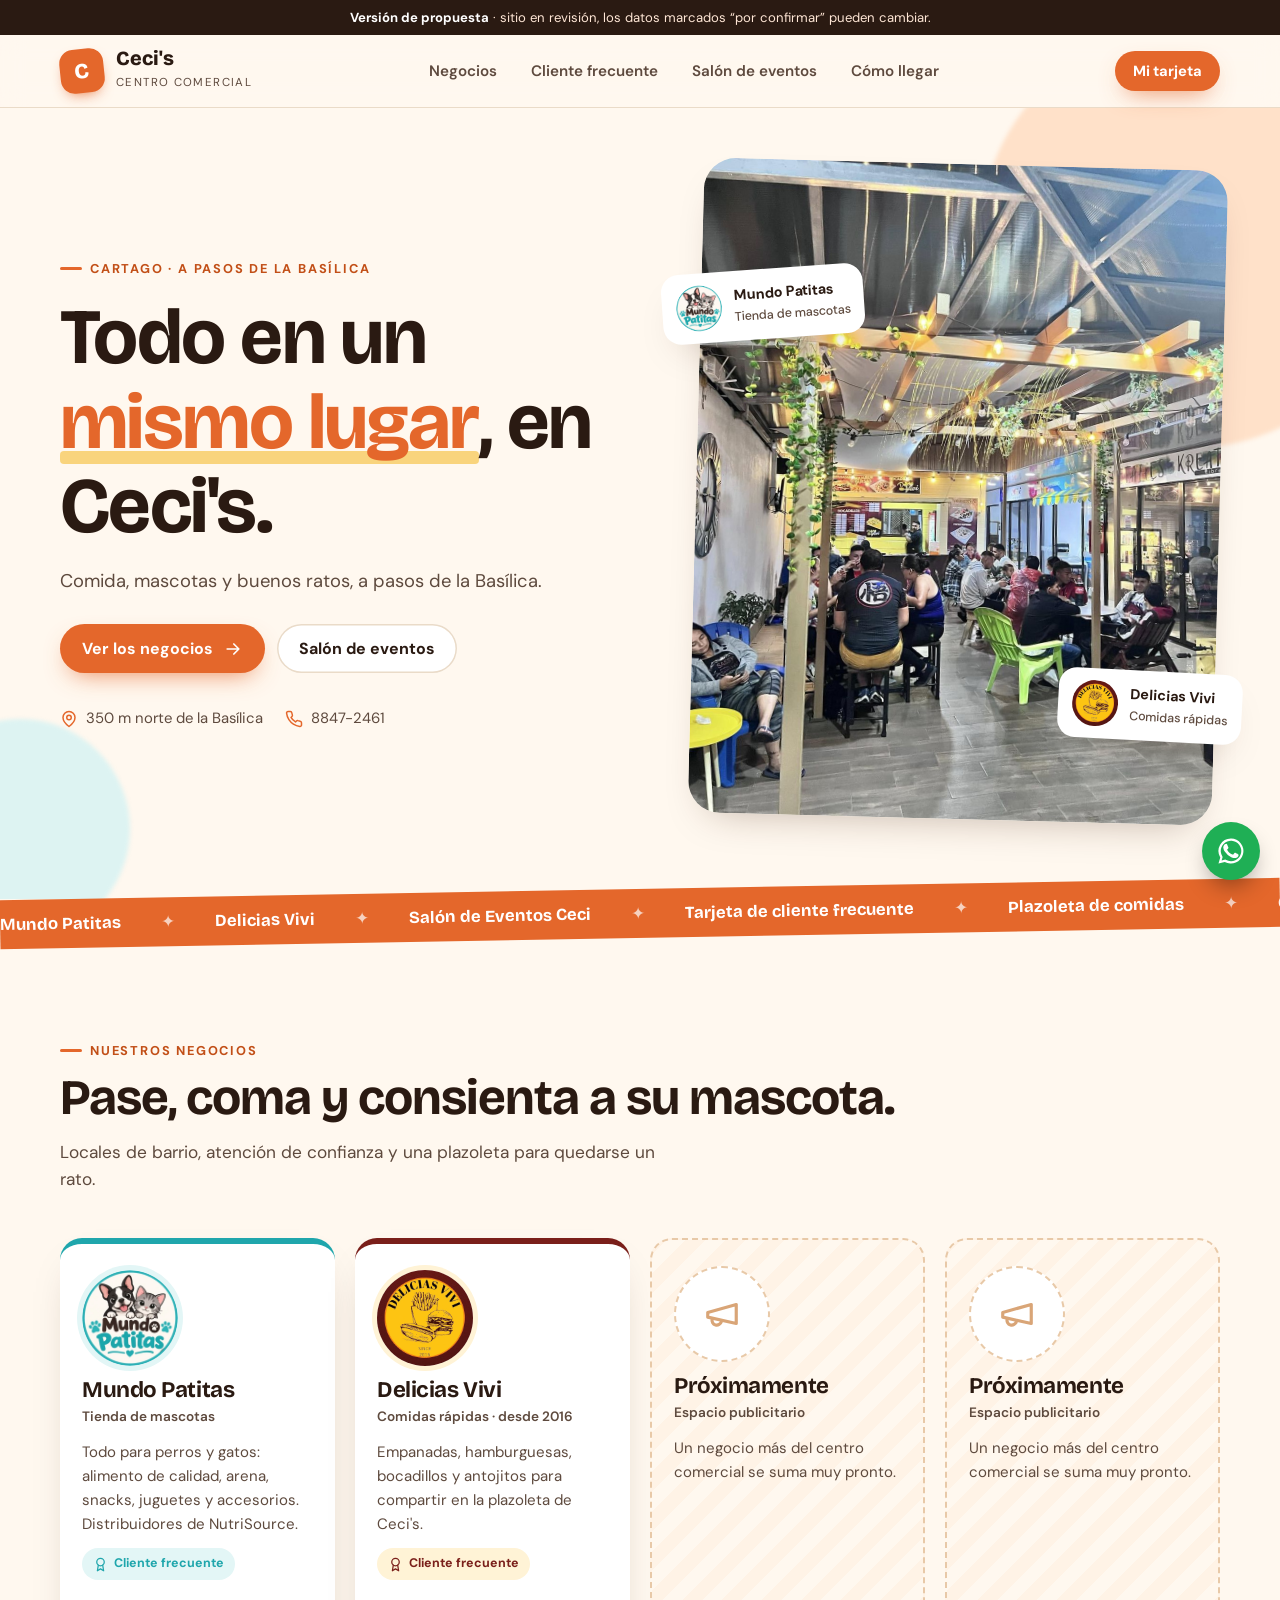
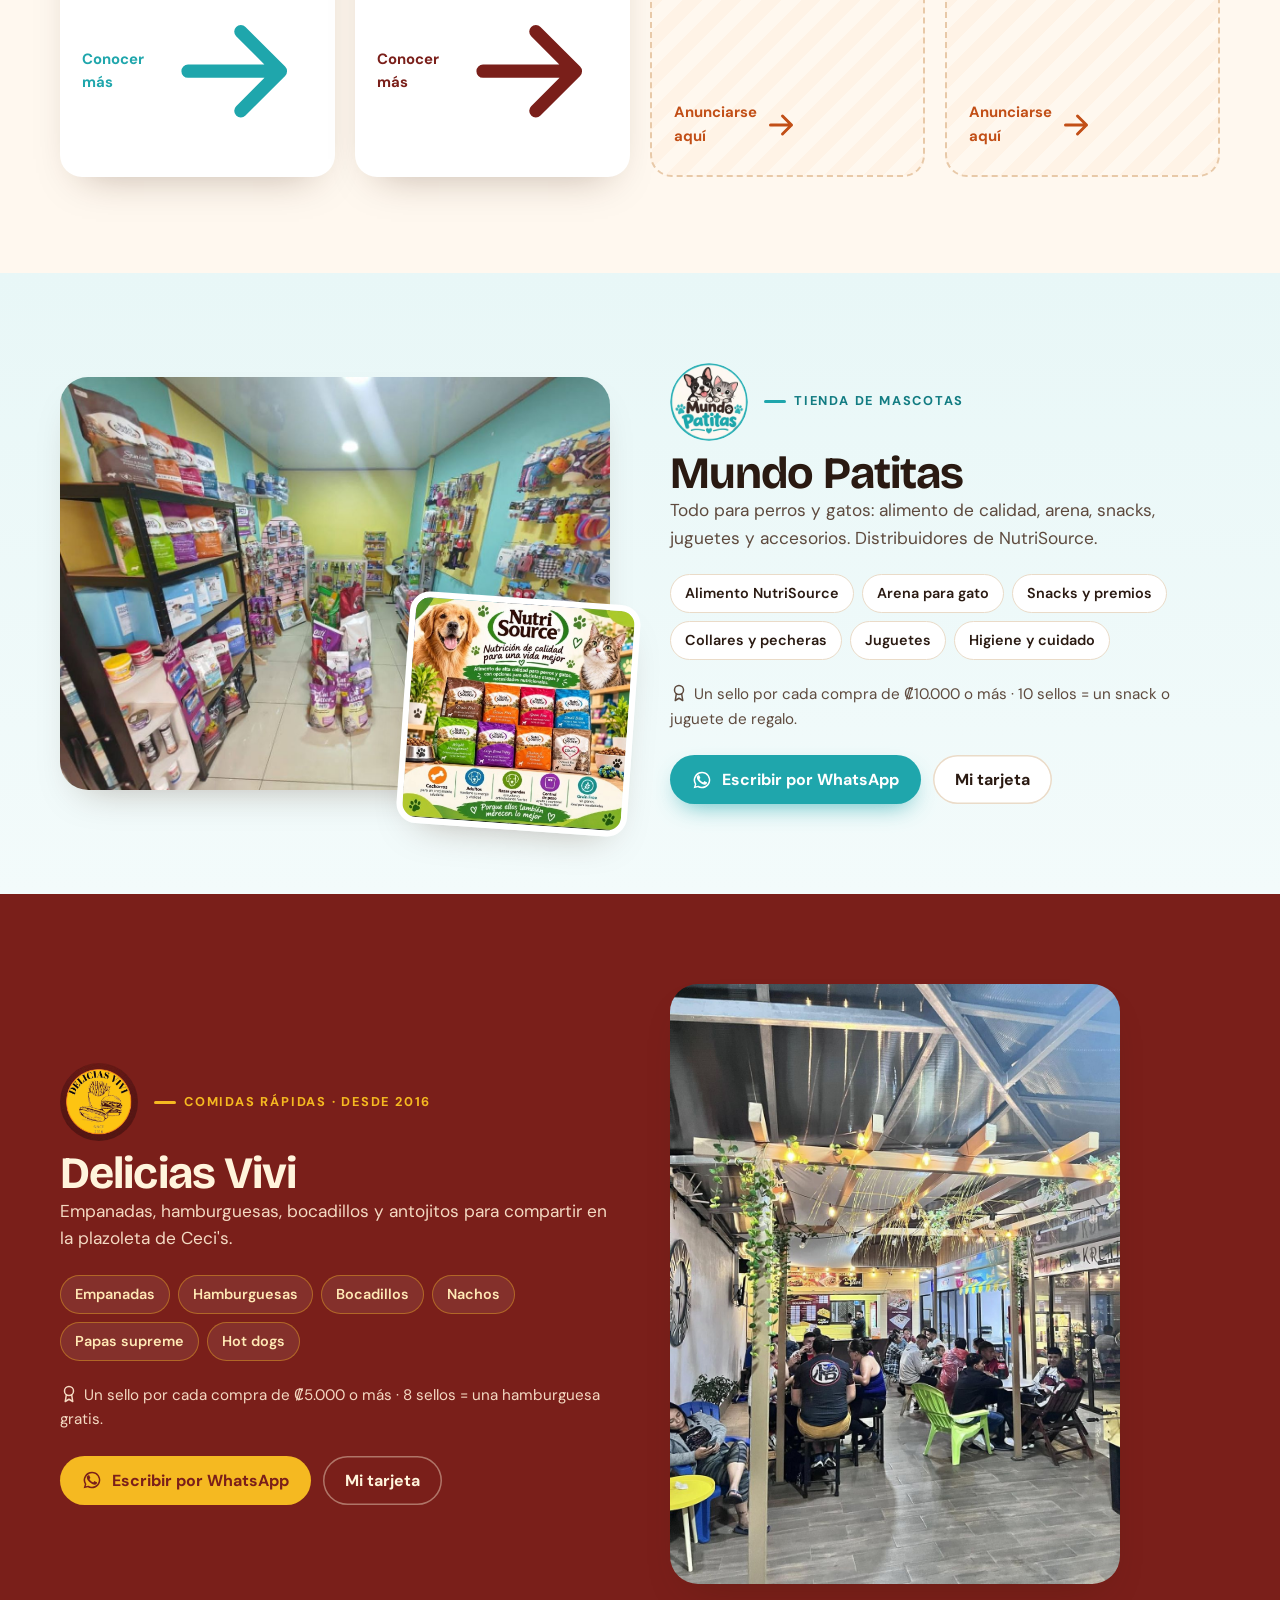
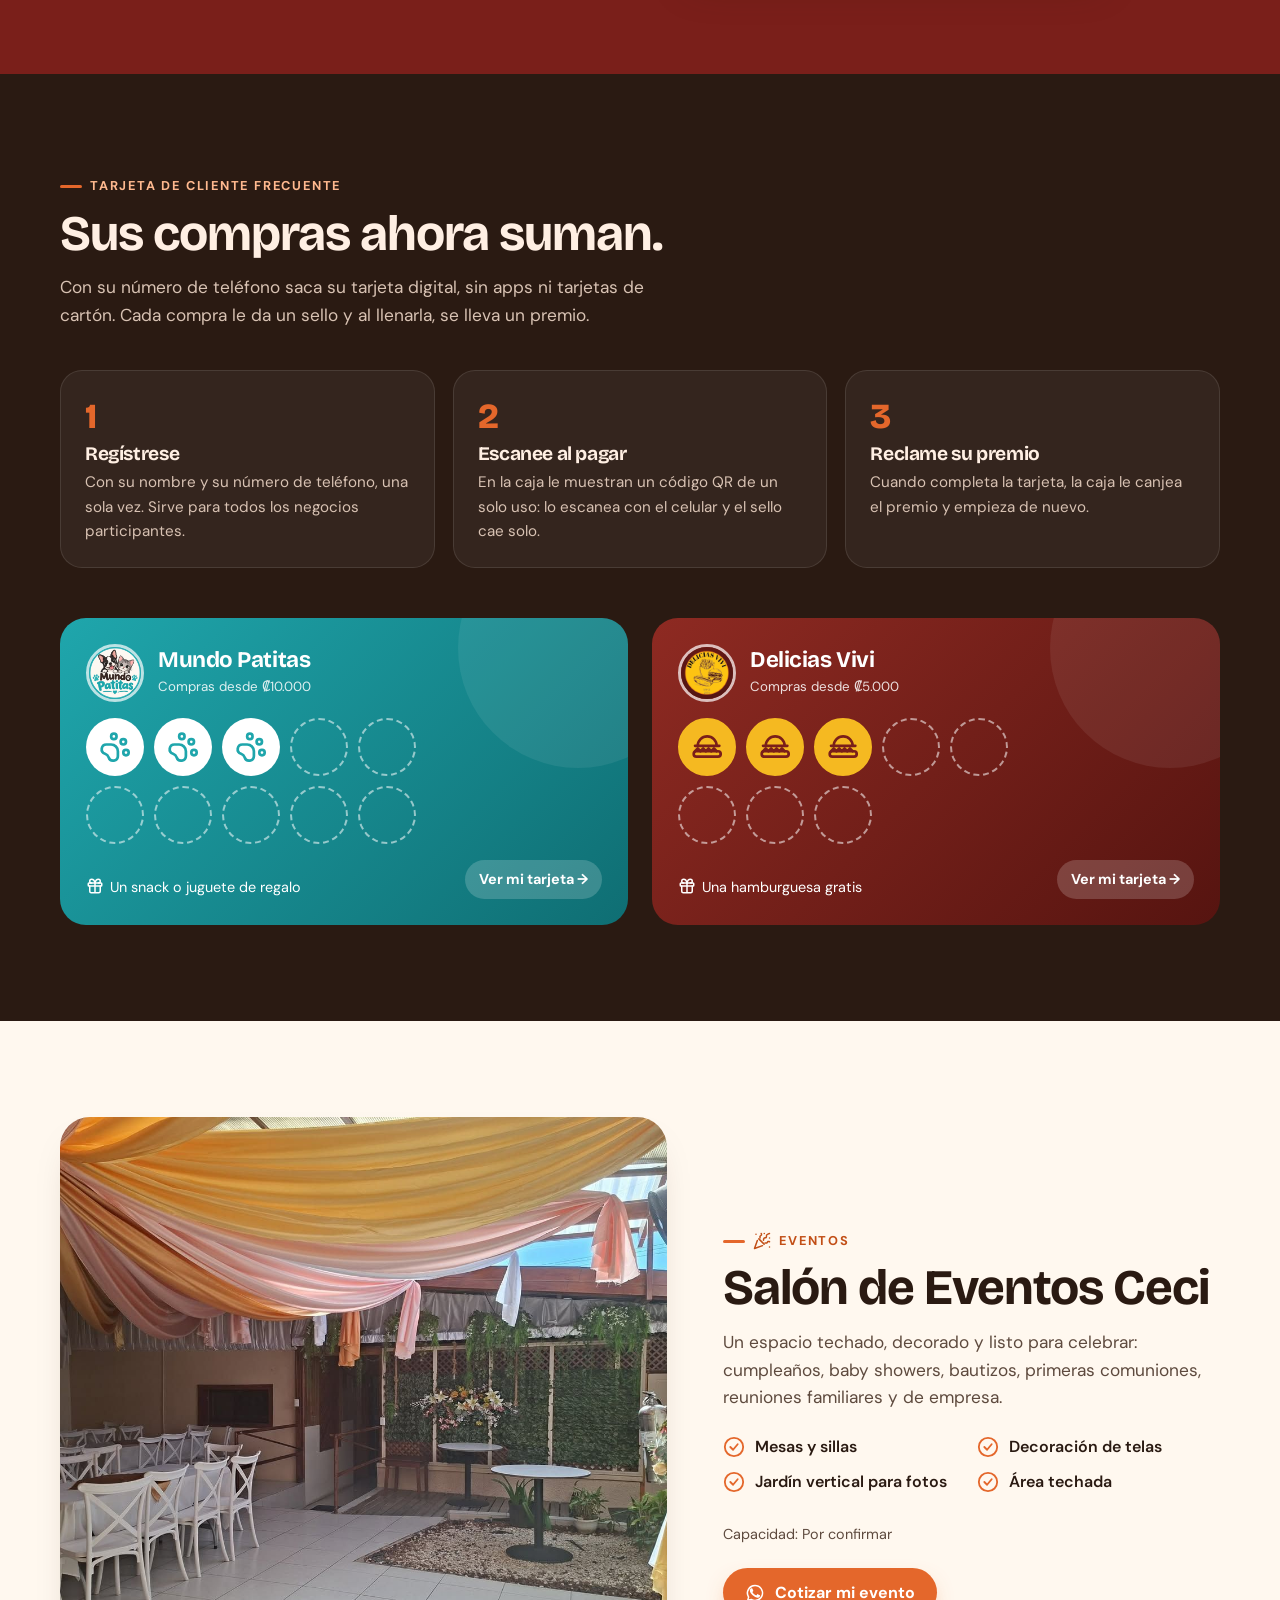
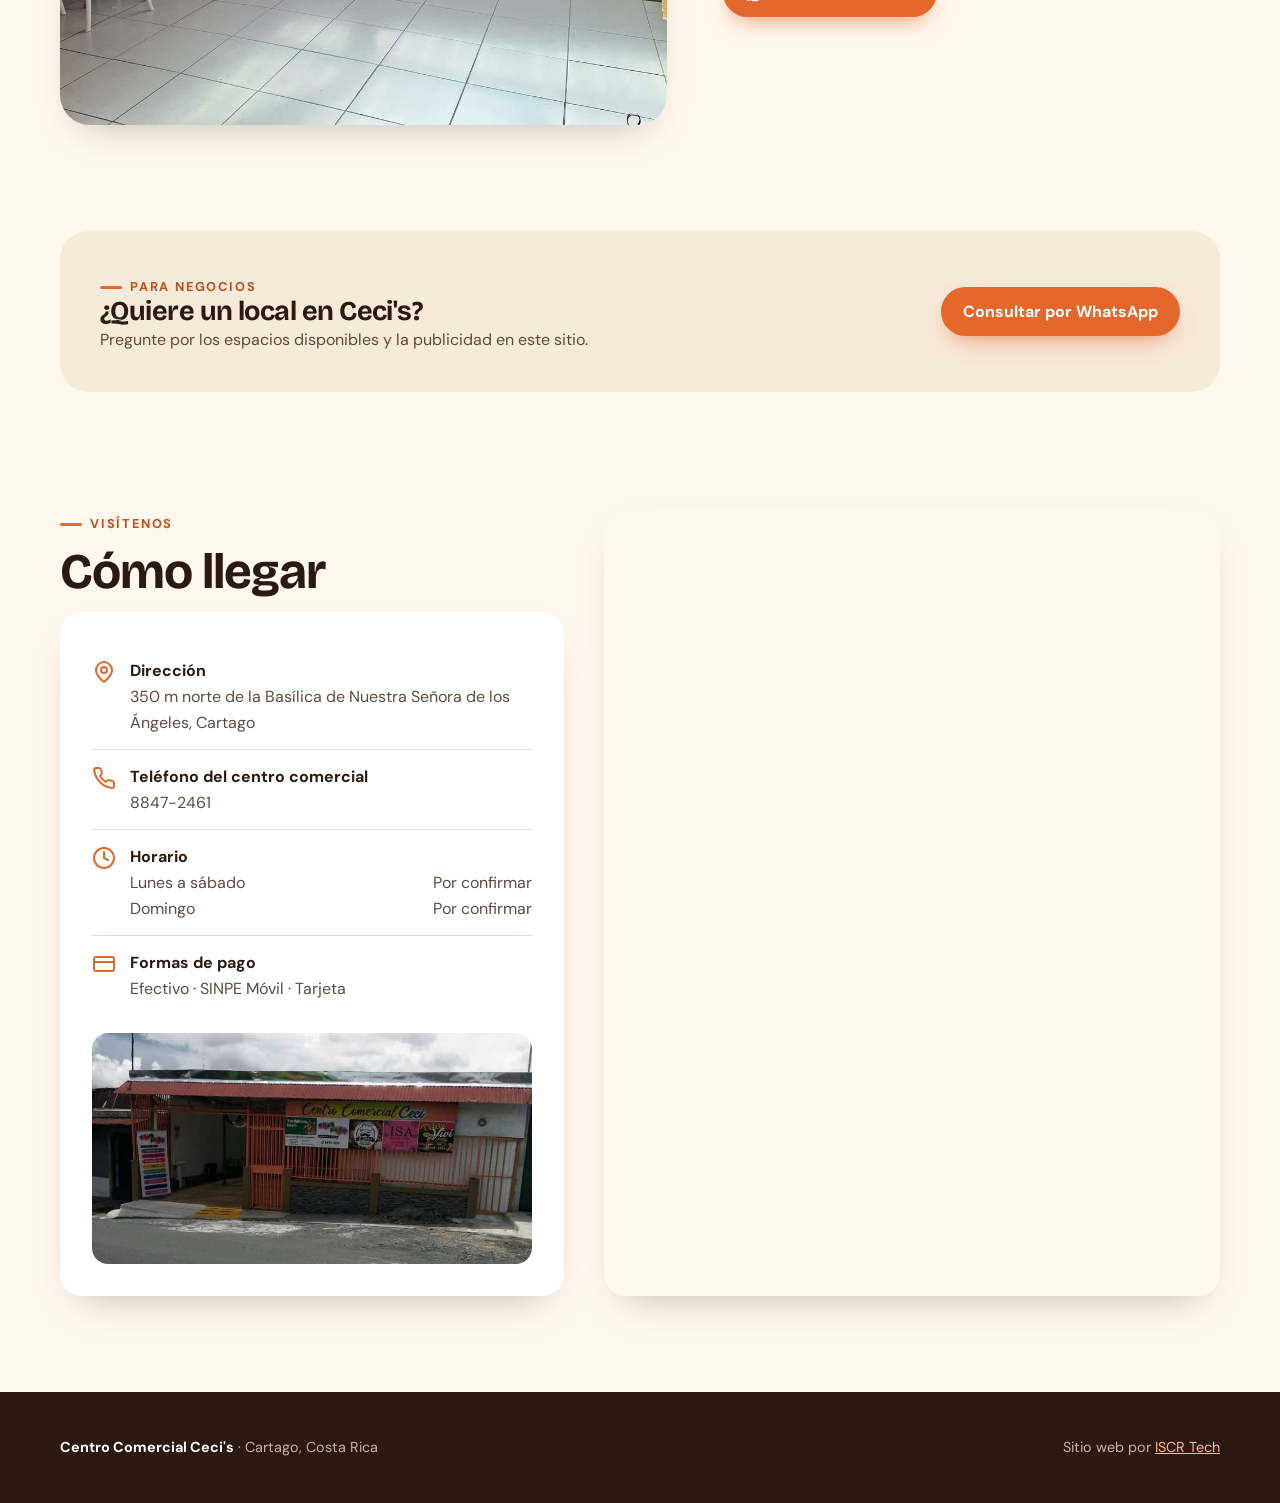
==== index.html @ 3d4a1744 "Propuesta inicial del sitio de Centro Comercial Ceci's Co-Authored-By: Claude Opus 5.5 <noreply@anth" ====
<!DOCTYPE html>
<html lang="es">
<head>
<meta charset="utf-8">
<meta name="viewport" content="width=device-width, initial-scale=1">
<title>Centro Comercial Ceci's | Cartago</title>
<meta name="description" content="Centro Comercial Ceci's, 350 m norte de la Basílica de los Ángeles, Cartago. Mundo Patitas, Delicias Vivi, Salón de Eventos Ceci y tarjeta de cliente frecuente.">
<meta property="og:title" content="Centro Comercial Ceci's · Cartago">
<meta property="og:description" content="Comida, mascotas y buenos ratos, a pasos de la Basílica.">
<meta property="og:image" content="assets/img/plazoleta.jpg">
<meta name="theme-color" content="#E4672B">
<link rel="icon" href="data:image/svg+xml,%3Csvg xmlns='http://www.w3.org/2000/svg' viewBox='0 0 64 64'%3E%3Crect width='64' height='64' rx='16' fill='%23E4672B'/%3E%3Ctext x='32' y='45' font-family='Arial Black,Arial' font-weight='900' font-size='38' fill='white' text-anchor='middle'%3EC%3C/text%3E%3C/svg%3E">
<link rel="preconnect" href="https://fonts.googleapis.com">
<link rel="preconnect" href="https://fonts.gstatic.com" crossorigin>
<link href="https://fonts.googleapis.com/css2?family=Bricolage+Grotesque:opsz,wght@12..96,600;12..96,800&family=DM+Sans:wght@400;500;600;700&display=swap" rel="stylesheet">
<link rel="stylesheet" href="css/estilos.css">
</head>
<body>

<div class="aviso-demo"><b>Versión de propuesta</b> · sitio en revisión, los datos marcados “por confirmar” pueden cambiar.</div>

<header class="barra">
  <div class="envoltura">
    <a class="marca" href="#inicio"><span class="marca-sello">C</span><span><b>Ceci's</b><small>Centro Comercial</small></span></a>
    <nav class="menu" id="menu">
      <a href="#negocios">Negocios</a>
      <a href="#frecuente">Cliente frecuente</a>
      <a href="#salon">Salón de eventos</a>
      <a href="#visita">Cómo llegar</a>
    </nav>
    <a class="btn btn-primario" id="btnTarjetaTop" href="tarjeta.html">Mi tarjeta</a>
    <button class="hamburguesa" id="hamb" aria-label="Abrir menú"></button>
  </div>
</header>

<section class="hero" id="inicio">
  <span class="mancha m1"></span><span class="mancha m2"></span>
  <div class="envoltura">
    <div>
      <span class="ojo">Cartago · a pasos de la Basílica</span>
      <h1>Todo en un <em>mismo lugar</em>, en Ceci's.</h1>
      <p class="intro" id="heroLema"></p>
      <div class="hero-acciones">
        <a class="btn btn-primario" href="#negocios">Ver los negocios <span id="icoFlecha"></span></a>
        <a class="btn btn-claro" href="#salon">Salón de eventos</a>
      </div>
      <div class="hero-datos" id="heroDatos"></div>
    </div>
    <div class="hero-foto">
      <div class="marco"><img src="assets/img/plazoleta.jpg" alt="Plazoleta de comidas del Centro Comercial Ceci's de noche"></div>
      <div class="ficha f1"><img src="assets/img/logo-mundo-patitas.webp" alt=""><span>Mundo Patitas<small>Tienda de mascotas</small></span></div>
      <div class="ficha f2"><img src="assets/img/logo-delicias-vivi.jpg" alt=""><span>Delicias Vivi<small>Comidas rápidas</small></span></div>
    </div>
  </div>
</section>

<div class="cinta" aria-hidden="true"><div id="cinta"></div></div>

<section class="seccion" id="negocios">
  <div class="envoltura">
    <span class="ojo">Nuestros negocios</span>
    <h2>Pase, coma y consienta a su mascota.</h2>
    <p class="intro">Locales de barrio, atención de confianza y una plazoleta para quedarse un rato.</p>
    <div class="grilla-negocios" id="grillaNegocios"></div>
  </div>
</section>

<section class="negocio patitas" id="mundo-patitas"></section>
<section class="negocio vivi invertido" id="delicias-vivi"></section>

<section class="seccion frecuente" id="frecuente">
  <div class="envoltura">
    <span class="ojo">Tarjeta de cliente frecuente</span>
    <h2>Sus compras ahora suman.</h2>
    <p class="intro">Con su número de teléfono saca su tarjeta digital, sin apps ni tarjetas de cartón. Cada compra le da un sello y al llenarla, se lleva un premio.</p>
    <div class="pasos">
      <div class="paso"><b>1</b><h3>Regístrese</h3><p>Con su nombre y su número de teléfono, una sola vez. Sirve para todos los negocios participantes.</p></div>
      <div class="paso"><b>2</b><h3>Escanee al pagar</h3><p>En la caja le muestran un código QR de un solo uso: lo escanea con el celular y el sello cae solo.</p></div>
      <div class="paso"><b>3</b><h3>Reclame su premio</h3><p>Cuando completa la tarjeta, la caja le canjea el premio y empieza de nuevo.</p></div>
    </div>
    <div class="tarjetas-lealtad" id="tarjetasLealtad"></div>
  </div>
</section>

<section class="seccion salon" id="salon"></section>

<section class="seccion" style="padding-top:0">
  <div class="envoltura">
    <div class="anuncie">
      <div><span class="ojo">Para negocios</span><h3>¿Quiere un local en Ceci's?</h3><p>Pregunte por los espacios disponibles y la publicidad en este sitio.</p></div>
      <a class="btn btn-primario" id="btnLocal" target="_blank" rel="noopener">Consultar por WhatsApp</a>
    </div>
  </div>
</section>

<section class="seccion visita" id="visita" style="padding-top:20px">
  <div class="envoltura">
    <div>
      <span class="ojo">Visítenos</span>
      <h2>Cómo llegar</h2>
      <div class="datos" id="datosVisita"></div>
    </div>
    <div class="mapa"><iframe id="mapa" title="Mapa del Centro Comercial Ceci's" loading="lazy" referrerpolicy="no-referrer-when-downgrade"></iframe></div>
  </div>
</section>

<footer>
  <div class="envoltura">
    <div><b>Centro Comercial Ceci's</b> · Cartago, Costa Rica</div>
    <div>Sitio web por <a href="https://iscrtech.com/" target="_blank" rel="noopener">ISCR Tech</a></div>
  </div>
</footer>

<a class="wa-flotante" id="waFlotante" target="_blank" rel="noopener" aria-label="Escribir por WhatsApp"></a>

<script type="module" src="js/app.js"></script>
</body>
</html>
---- css/estilos.css ----
:root{
  --naranja:#E4672B; --naranja-osc:#C24F17; --crema:#FFF8EF; --arena:#F6EADB;
  --tinta:#2A1A12; --tinta-2:#5E4A3E; --linea:#EADBC8; --blanco:#fff;
  --patitas:#1FA6AC; --vivi:#7A1F1A; --vivi-amarillo:#F5B921;
  --radio:22px; --sombra:0 18px 40px -22px rgba(60,30,10,.35);
  --display:"Bricolage Grotesque","Trebuchet MS",system-ui,sans-serif;
  --texto:"DM Sans",system-ui,-apple-system,"Segoe UI",sans-serif;
}
*{box-sizing:border-box;margin:0;padding:0}
html{scroll-behavior:smooth}
body{font-family:var(--texto);color:var(--tinta);background:var(--crema);line-height:1.6;-webkit-font-smoothing:antialiased}
img{max-width:100%;display:block}
a{color:inherit}
.envoltura{width:min(1160px,100% - 40px);margin-inline:auto}
h1,h2,h3{font-family:var(--display);line-height:1.08;letter-spacing:-.02em}
.ojo{display:inline-flex;align-items:center;gap:8px;font-weight:700;font-size:.8rem;letter-spacing:.14em;text-transform:uppercase;color:var(--naranja-osc)}
.ojo::before{content:"";width:22px;height:3px;border-radius:3px;background:var(--naranja)}
.seccion{padding:96px 0}
.seccion h2{font-size:clamp(2rem,4.4vw,3.1rem);margin:10px 0 14px}
.intro{max-width:620px;color:var(--tinta-2);font-size:1.08rem}
.btn{display:inline-flex;align-items:center;gap:10px;padding:14px 22px;border-radius:999px;font-weight:700;text-decoration:none;border:0;cursor:pointer;font:700 1rem var(--texto);transition:transform .15s,box-shadow .15s,background .15s}
.btn:hover{transform:translateY(-2px)}
.btn svg{width:20px;height:20px}
.btn-primario{background:var(--naranja);color:#fff;box-shadow:0 10px 24px -10px rgba(228,103,43,.8)}
.btn-primario:hover{background:var(--naranja-osc)}
.btn-claro{background:#fff;color:var(--tinta);box-shadow:inset 0 0 0 1.5px var(--linea)}
.btn-wa{background:#1FAF55;color:#fff}

/* aviso de prueba */
.aviso-demo{background:var(--tinta);color:#FFE7D6;font-size:.82rem;text-align:center;padding:7px 16px}
.aviso-demo b{color:#fff}

/* header */
header.barra{position:sticky;top:0;z-index:40;background:rgba(255,248,239,.88);backdrop-filter:blur(12px);border-bottom:1px solid var(--linea)}
.barra .envoltura{display:flex;align-items:center;justify-content:space-between;height:72px;gap:20px}
.marca{display:flex;align-items:center;gap:12px;text-decoration:none}
.marca-sello{width:44px;height:44px;border-radius:14px;background:var(--naranja);color:#fff;display:grid;place-items:center;font:800 1.35rem var(--display);transform:rotate(-6deg);box-shadow:0 6px 14px -6px rgba(228,103,43,.9)}
.marca b{font:800 1.25rem var(--display);display:block;line-height:1}
.marca small{font-size:.72rem;color:var(--tinta-2);letter-spacing:.12em;text-transform:uppercase}
nav.menu{display:flex;gap:6px}
nav.menu a{text-decoration:none;font-weight:600;font-size:.95rem;padding:9px 14px;border-radius:999px;color:var(--tinta-2)}
nav.menu a:hover{background:var(--arena);color:var(--tinta)}
.barra .btn{padding:10px 18px;font-size:.92rem}
.hamburguesa{display:none;background:none;border:0;width:44px;height:44px;cursor:pointer}
.hamburguesa svg{width:28px;height:28px}

/* hero */
.hero{position:relative;padding:56px 0 80px;overflow:hidden}
.hero .envoltura{display:grid;grid-template-columns:1.05fr .95fr;gap:56px;align-items:center}
.hero h1{font-size:clamp(2.6rem,6.4vw,4.9rem);margin:16px 0 18px}
.hero h1 em{font-style:normal;color:var(--naranja);position:relative;white-space:nowrap}
.hero h1 em::after{content:"";position:absolute;left:0;right:0;bottom:.06em;height:.16em;background:var(--vivi-amarillo);opacity:.55;z-index:-1;border-radius:4px}
.hero p.intro{font-size:1.15rem;margin-bottom:28px}
.hero-acciones{display:flex;flex-wrap:wrap;gap:12px}
.hero-datos{display:flex;flex-wrap:wrap;gap:22px;margin-top:34px;color:var(--tinta-2);font-size:.93rem}
.hero-datos span{display:flex;align-items:center;gap:8px}
.hero-datos svg{width:18px;height:18px;color:var(--naranja)}
.hero-foto{position:relative}
.hero-foto .marco{border-radius:32px;overflow:hidden;aspect-ratio:4/5;box-shadow:var(--sombra);transform:rotate(1.5deg)}
.hero-foto .marco img{width:100%;height:100%;object-fit:cover}
.hero-foto .ficha{position:absolute;background:#fff;border-radius:18px;padding:12px 14px;display:flex;align-items:center;gap:12px;box-shadow:var(--sombra);font-weight:700;font-size:.9rem}
.hero-foto .ficha img{width:46px;height:46px;border-radius:50%;object-fit:cover}
.hero-foto .ficha small{display:block;font-weight:500;color:var(--tinta-2);font-size:.78rem}
.ficha.f1{left:-34px;top:16%;transform:rotate(-4deg)}
.ficha.f2{right:-22px;bottom:12%;transform:rotate(3deg)}
.mancha{position:absolute;border-radius:50%;filter:blur(2px);z-index:-1}
.mancha.m1{width:420px;height:420px;background:#FFE1C9;right:-120px;top:-80px}
.mancha.m2{width:220px;height:220px;background:#DDF3F2;left:-90px;bottom:-40px}

/* cinta */
.cinta{background:var(--naranja);color:#fff;overflow:hidden;padding:14px 0;transform:rotate(-1deg);margin:-10px 0 0}
.cinta div{display:flex;gap:40px;white-space:nowrap;font:700 1.05rem var(--display);animation:correr 28s linear infinite;width:max-content}
.cinta span::after{content:"✦";margin-left:40px;opacity:.7}
@keyframes correr{to{transform:translateX(-50%)}}

/* negocios */
.grilla-negocios{display:grid;grid-template-columns:repeat(4,1fr);gap:20px;margin-top:44px}
.tarjeta-neg{background:#fff;border-radius:var(--radio);padding:26px 22px;box-shadow:var(--sombra);display:flex;flex-direction:column;gap:12px;text-decoration:none;position:relative;transition:transform .2s;border-top:6px solid var(--c,var(--naranja))}
.tarjeta-neg:hover{transform:translateY(-6px)}
.tarjeta-neg .logo{width:96px;height:96px;border-radius:50%;object-fit:cover;box-shadow:0 0 0 5px var(--suave,#fff)}
.tarjeta-neg h3{font-size:1.4rem}
.tarjeta-neg .cat{font-size:.85rem;color:var(--tinta-2);font-weight:600;margin-top:-8px}
.tarjeta-neg p{font-size:.94rem;color:var(--tinta-2);flex:1}
.etiqueta-sellos{display:inline-flex;align-items:center;gap:6px;align-self:flex-start;background:var(--suave);color:var(--c);font-weight:700;font-size:.78rem;padding:6px 11px;border-radius:999px}
.etiqueta-sellos svg{width:15px;height:15px}
.ver-mas{font-weight:700;color:var(--c);display:flex;align-items:center;gap:6px;font-size:.93rem}
.tarjeta-neg.publi{background:repeating-linear-gradient(-45deg,#FFF3E6 0 14px,#FFF8EF 14px 28px);border:2px dashed #E8C9A8;border-top:2px dashed #E8C9A8;box-shadow:none;align-items:flex-start}
.publi .logo-vacio{width:96px;height:96px;border-radius:50%;background:#fff;display:grid;place-items:center;color:#D9A577;border:2px dashed #E8C9A8}
.publi .logo-vacio svg{width:38px;height:38px}
.publi .ver-mas{color:var(--naranja-osc)}

/* destacado de negocio */
.negocio{padding:90px 0;position:relative}
.negocio .envoltura{display:grid;grid-template-columns:1fr 1fr;gap:60px;align-items:center}
.negocio.invertido .envoltura>.fotos{order:2}
.negocio .fotos{position:relative}
.negocio .fotos .principal{border-radius:28px;overflow:hidden;aspect-ratio:4/3;box-shadow:var(--sombra)}
.negocio .fotos .principal img{width:100%;height:100%;object-fit:cover}
.negocio .fotos .secundaria{position:absolute;width:42%;right:-24px;bottom:-40px;border-radius:20px;overflow:hidden;border:6px solid #fff;box-shadow:var(--sombra);transform:rotate(4deg)}
.negocio .encabezado{display:flex;align-items:center;gap:16px;margin-bottom:8px}
.negocio .encabezado img{width:78px;height:78px;border-radius:50%;object-fit:cover}
.negocio h2{font-size:clamp(2rem,4vw,2.8rem)}
.negocio .lista{display:flex;flex-wrap:wrap;gap:8px;margin:22px 0 28px}
.negocio .lista span{background:#fff;border:1.5px solid var(--linea);padding:7px 14px;border-radius:999px;font-size:.9rem;font-weight:600}
.negocio .acciones{display:flex;flex-wrap:wrap;gap:12px}
.negocio.patitas{background:linear-gradient(180deg,#E8F7F7,#F3FBFB)}
.negocio.patitas .ojo{color:#127C82}.negocio.patitas .ojo::before{background:var(--patitas)}
.negocio.patitas .btn-primario{background:var(--patitas);box-shadow:0 10px 24px -10px rgba(31,166,172,.8)}
.negocio.vivi{background:var(--vivi);color:#FFF4DC}
.negocio.vivi .intro{color:#F4D9C2}
.negocio.vivi .ojo{color:var(--vivi-amarillo)}.negocio.vivi .ojo::before{background:var(--vivi-amarillo)}
.negocio.vivi .lista span{background:rgba(255,255,255,.08);border-color:rgba(245,185,33,.4);color:#FFE9B5}
.negocio.vivi .btn-primario{background:var(--vivi-amarillo);color:var(--vivi);box-shadow:none}
.negocio.vivi .btn-claro{background:transparent;color:#FFF4DC;box-shadow:inset 0 0 0 1.5px rgba(255,244,220,.4)}
.negocio.vivi .fotos .principal{aspect-ratio:3/4;max-height:600px}

/* cliente frecuente */
.frecuente{background:var(--tinta);color:#FFEFE3;position:relative;overflow:hidden}
.frecuente .intro{color:#D8C2B3}
.frecuente .ojo{color:#FFB98F}
.pasos{display:grid;grid-template-columns:repeat(3,1fr);gap:18px;margin:40px 0 50px}
.paso{background:rgba(255,255,255,.05);border:1px solid rgba(255,255,255,.1);border-radius:var(--radio);padding:24px}
.paso b{font:800 2.2rem var(--display);color:var(--naranja)}
.paso h3{font-size:1.2rem;margin:6px 0}
.paso p{color:#D8C2B3;font-size:.95rem}
.tarjetas-lealtad{display:grid;grid-template-columns:1fr 1fr;gap:24px}
.tl{border-radius:26px;padding:26px;color:#fff;position:relative;overflow:hidden;text-decoration:none;display:flex;flex-direction:column;gap:16px;min-height:250px;transition:transform .2s}
.tl:hover{transform:translateY(-4px) rotate(-.4deg)}
.tl .fila{display:flex;align-items:center;gap:14px}
.tl .fila img{width:58px;height:58px;border-radius:50%;object-fit:cover;border:3px solid rgba(255,255,255,.7)}
.tl h3{font-size:1.4rem}
.tl small{opacity:.85}
.tl .sellos{display:grid;grid-template-columns:repeat(5,1fr);gap:10px;max-width:330px}
.tl .sellos i{aspect-ratio:1;border-radius:50%;border:2px dashed rgba(255,255,255,.55);display:grid;place-items:center}
.tl .sellos i.on{background:#fff;border-style:solid}
.tl .sellos i svg{width:60%;height:60%}
.tl .pie{display:flex;justify-content:space-between;align-items:flex-end;margin-top:auto;font-size:.9rem;gap:12px}
.tl .pie b{background:rgba(255,255,255,.18);padding:8px 14px;border-radius:999px;white-space:nowrap}
.tl.patitas{background:linear-gradient(135deg,#1FA6AC,#0F6E73)}
.tl.patitas .sellos i.on svg{color:#1FA6AC}
.tl.vivi{background:linear-gradient(135deg,#8E2A22,#561410)}
.tl.vivi .sellos i.on{background:var(--vivi-amarillo);border-color:var(--vivi-amarillo)}
.tl.vivi .sellos i.on svg{color:var(--vivi)}
.tl::after{content:"";position:absolute;width:240px;height:240px;border-radius:50%;background:rgba(255,255,255,.07);right:-70px;top:-90px}

/* salón */
.salon .envoltura{display:grid;grid-template-columns:1.1fr .9fr;gap:56px;align-items:center}
.salon .foto{border-radius:30px;overflow:hidden;box-shadow:var(--sombra);aspect-ratio:1}
.salon .foto img{width:100%;height:100%;object-fit:cover}
.salon ul{list-style:none;display:grid;grid-template-columns:1fr 1fr;gap:10px;margin:22px 0 28px}
.salon li{display:flex;gap:10px;align-items:center;font-weight:600}
.salon li svg{width:22px;height:22px;color:var(--naranja);flex:none}
.salon .capacidad{font-size:.9rem;color:var(--tinta-2);margin-bottom:22px}

/* publicidad */
.anuncie{margin-top:10px;background:var(--arena);border-radius:28px;padding:40px;display:flex;justify-content:space-between;align-items:center;gap:24px;flex-wrap:wrap}
.anuncie h3{font-size:1.7rem}
.anuncie p{color:var(--tinta-2)}

/* visítenos */
.visita .envoltura{display:grid;grid-template-columns:.9fr 1.1fr;gap:40px;align-items:stretch}
.visita .datos{background:#fff;border-radius:var(--radio);padding:32px;box-shadow:var(--sombra)}
.visita .dato{display:flex;gap:14px;padding:14px 0;border-bottom:1px solid var(--linea)}
.visita .dato:last-of-type{border:0}
.visita .dato svg{width:24px;height:24px;color:var(--naranja);flex:none;margin-top:2px}
.visita .dato b{display:block}
.visita .dato span,.visita .dato a{color:var(--tinta-2);text-decoration:none}
.horario-fila{display:flex;justify-content:space-between;gap:20px}
.visita .mapa{border-radius:var(--radio);overflow:hidden;min-height:380px;box-shadow:var(--sombra);position:relative}
.visita .mapa iframe{border:0;width:100%;height:100%;position:absolute;inset:0}
.fachada{border-radius:16px;margin-top:18px;aspect-ratio:864/452;object-fit:cover}

footer{background:var(--tinta);color:#C9B4A5;padding:44px 0;font-size:.9rem}
footer .envoltura{display:flex;justify-content:space-between;gap:20px;flex-wrap:wrap;align-items:center}
footer b{color:#fff}
footer a{color:#FFB98F}

.wa-flotante{position:fixed;right:20px;bottom:20px;width:58px;height:58px;border-radius:50%;background:#1FAF55;color:#fff;display:grid;place-items:center;box-shadow:0 12px 24px -8px rgba(0,0,0,.45);z-index:50}
.wa-flotante svg{width:30px;height:30px}

.aparecer{opacity:0;transform:translateY(22px);transition:opacity .7s ease,transform .7s ease}
.aparecer.visible{opacity:1;transform:none}

@media (max-width:980px){
  .grilla-negocios{grid-template-columns:1fr 1fr}
  .hero .envoltura,.negocio .envoltura,.salon .envoltura,.visita .envoltura{grid-template-columns:1fr}
  .negocio.invertido .envoltura>.fotos{order:0}
  .hero-foto{max-width:460px;margin:20px auto 0}
  .ficha.f1{left:-10px}.ficha.f2{right:-6px}
  .pasos{grid-template-columns:1fr}
  .tarjetas-lealtad{grid-template-columns:1fr}
  .negocio .fotos .secundaria{right:-8px}
  nav.menu{display:none;position:absolute;top:72px;left:0;right:0;background:var(--crema);flex-direction:column;padding:14px 20px 20px;border-bottom:1px solid var(--linea)}
  nav.menu.abierto{display:flex}
  .hamburguesa{display:block}
  .barra .btn{display:none}
}
@media (max-width:560px){
  .grilla-negocios{grid-template-columns:1fr}
  .seccion,.negocio{padding:70px 0}
  .salon ul{grid-template-columns:1fr}
  .anuncie{padding:28px}
}
@media (prefers-reduced-motion:reduce){.cinta div{animation:none}.aparecer{opacity:1;transform:none}}
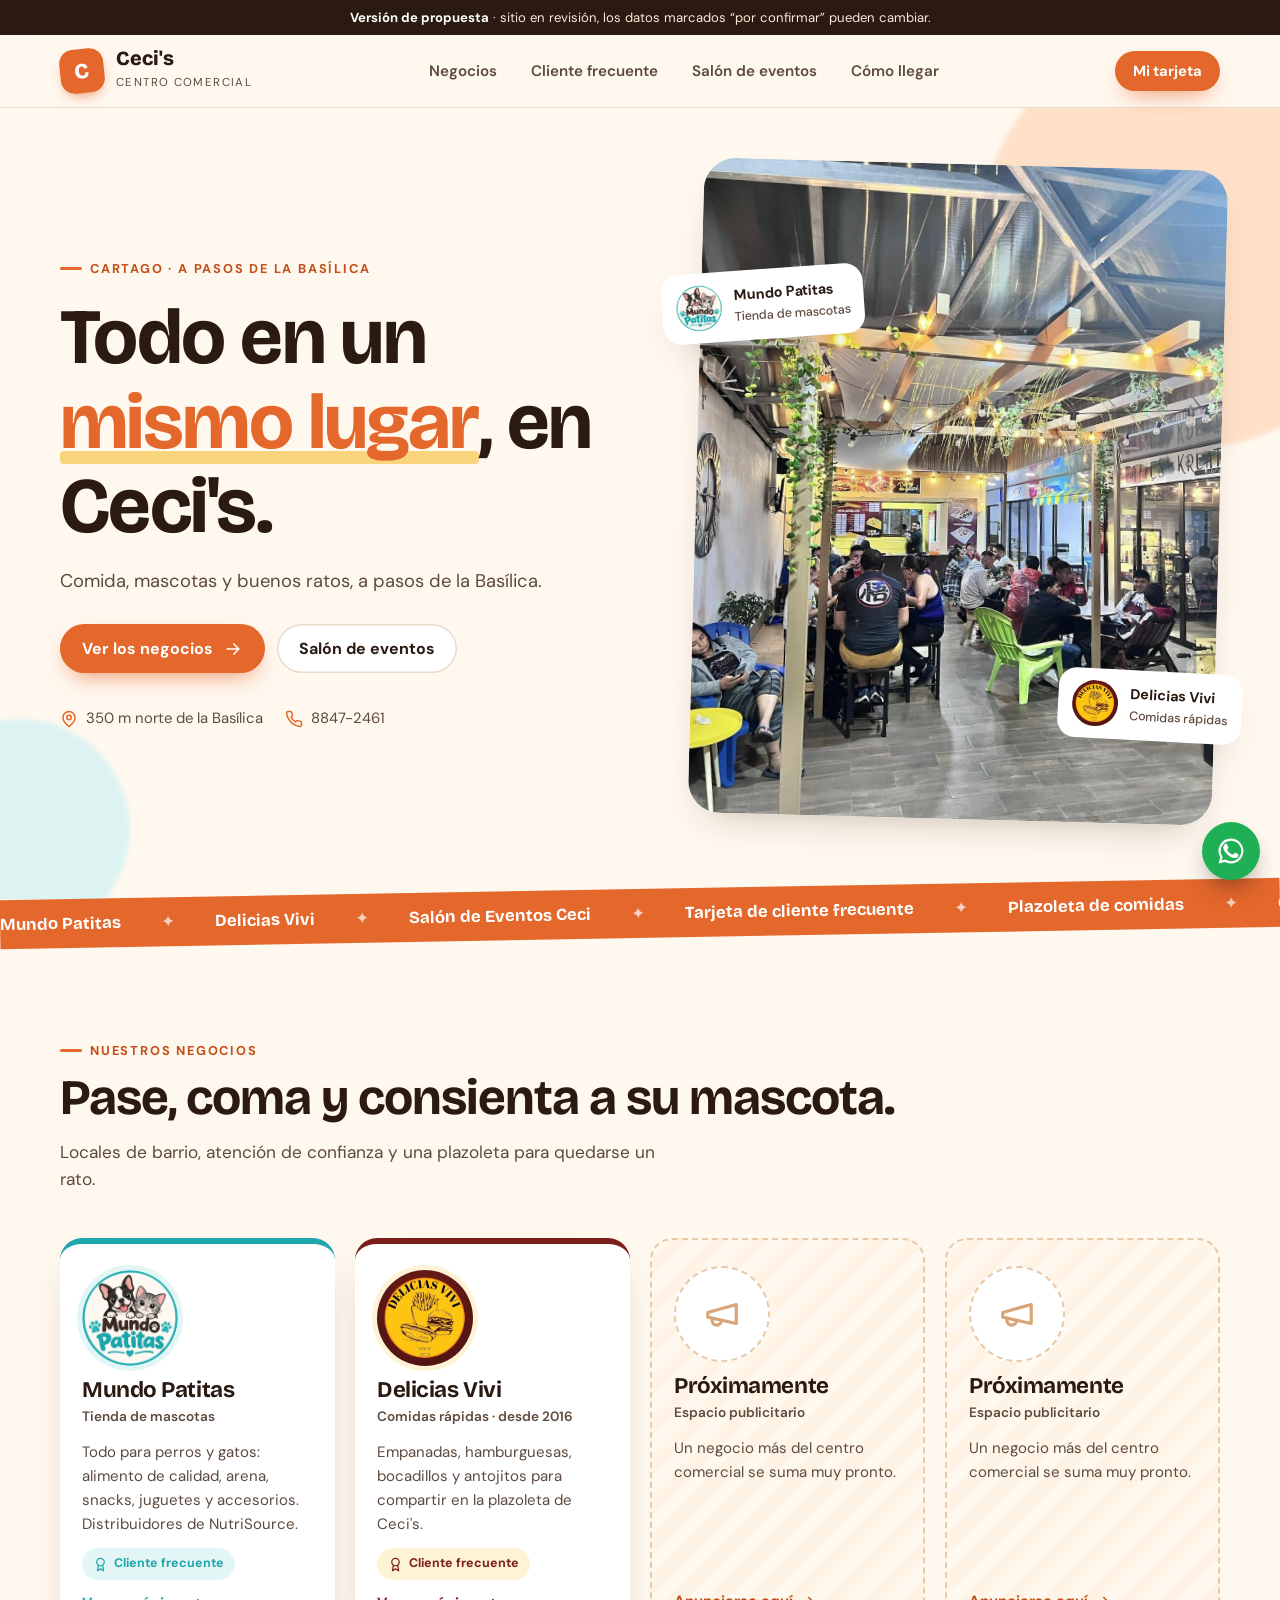
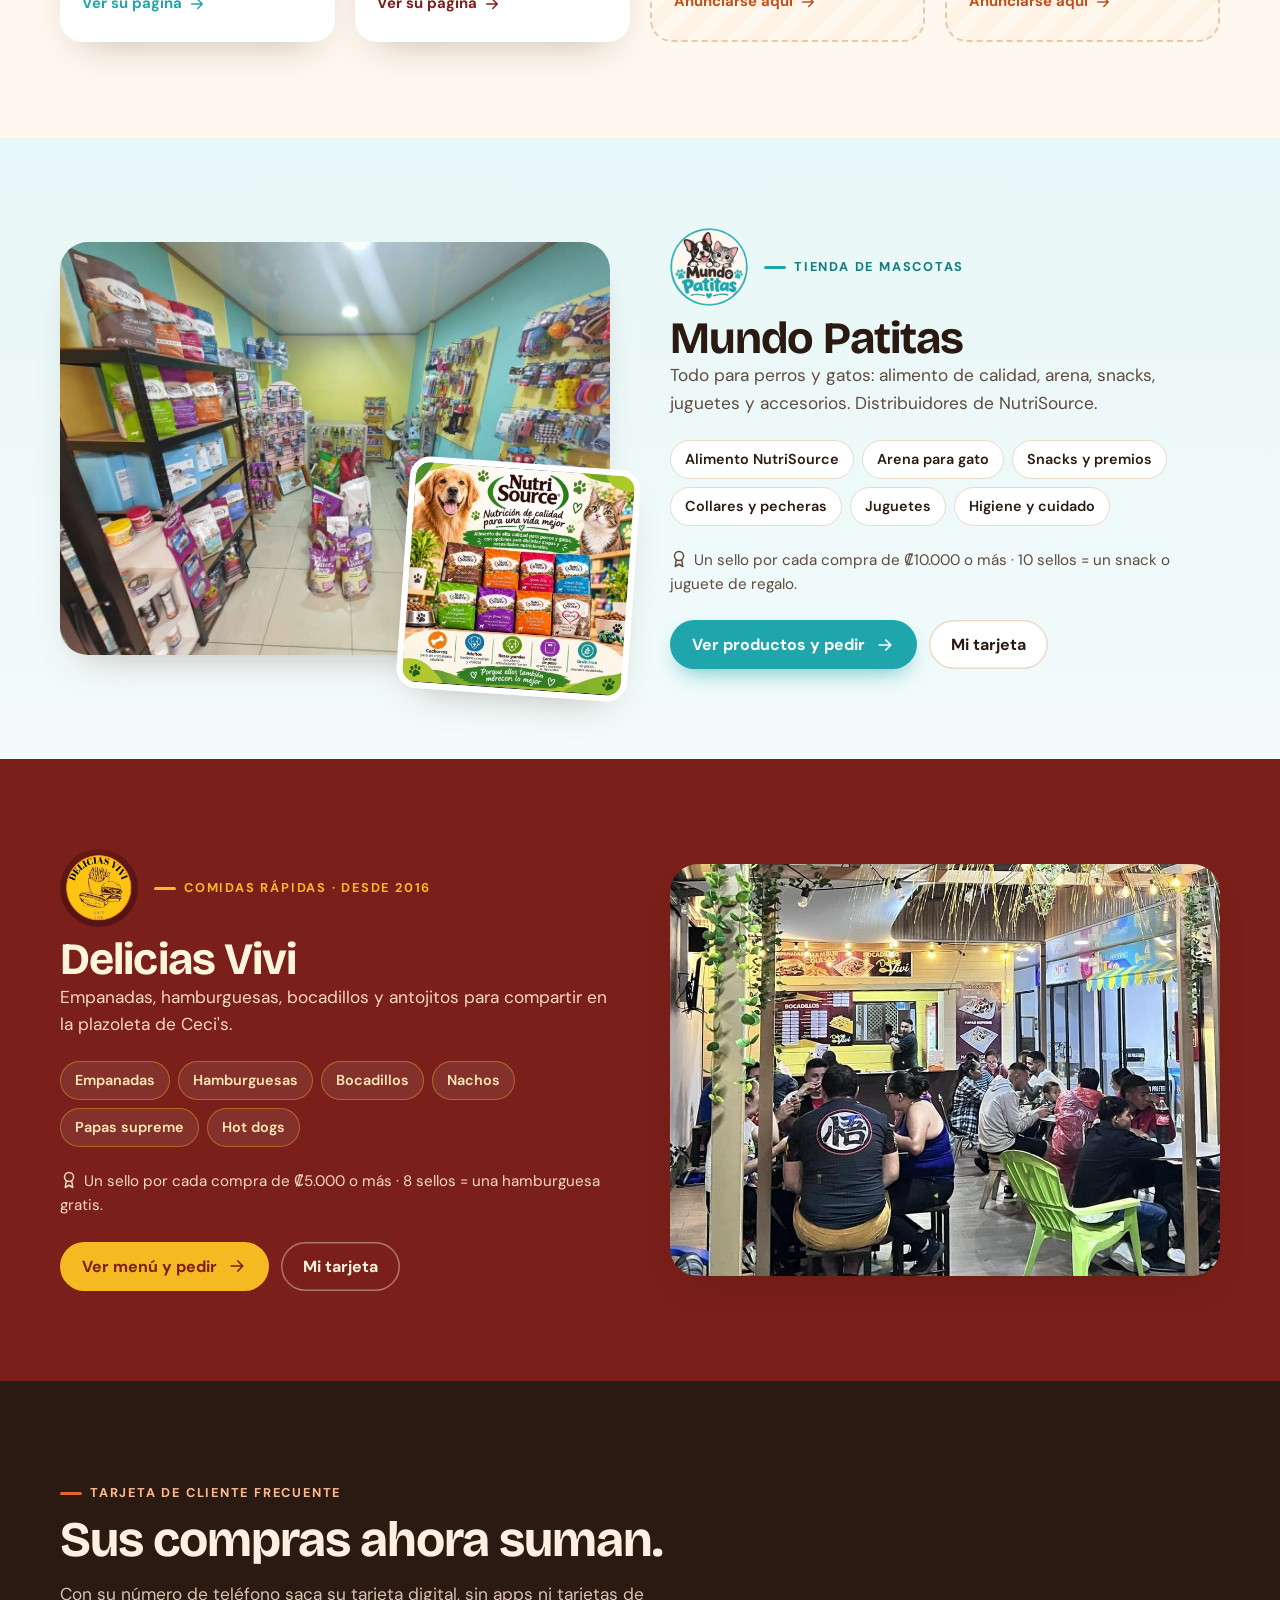
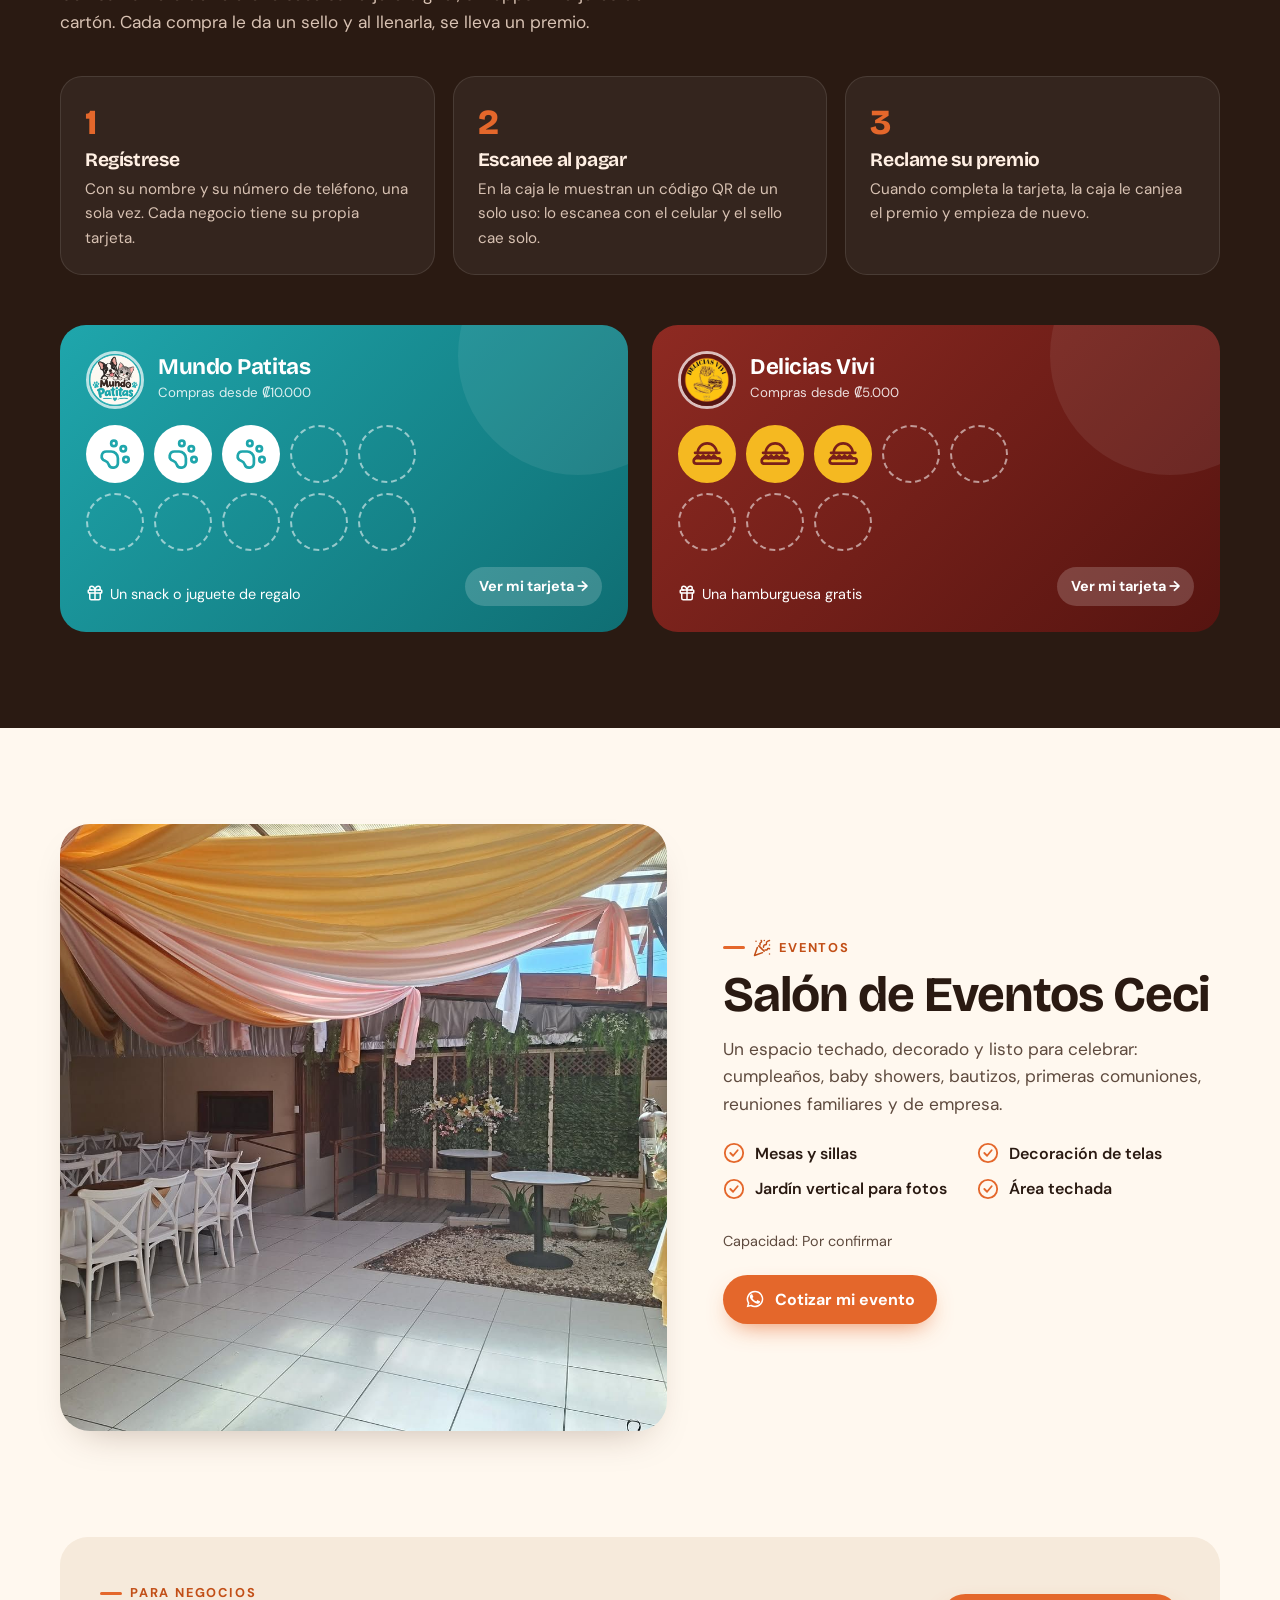
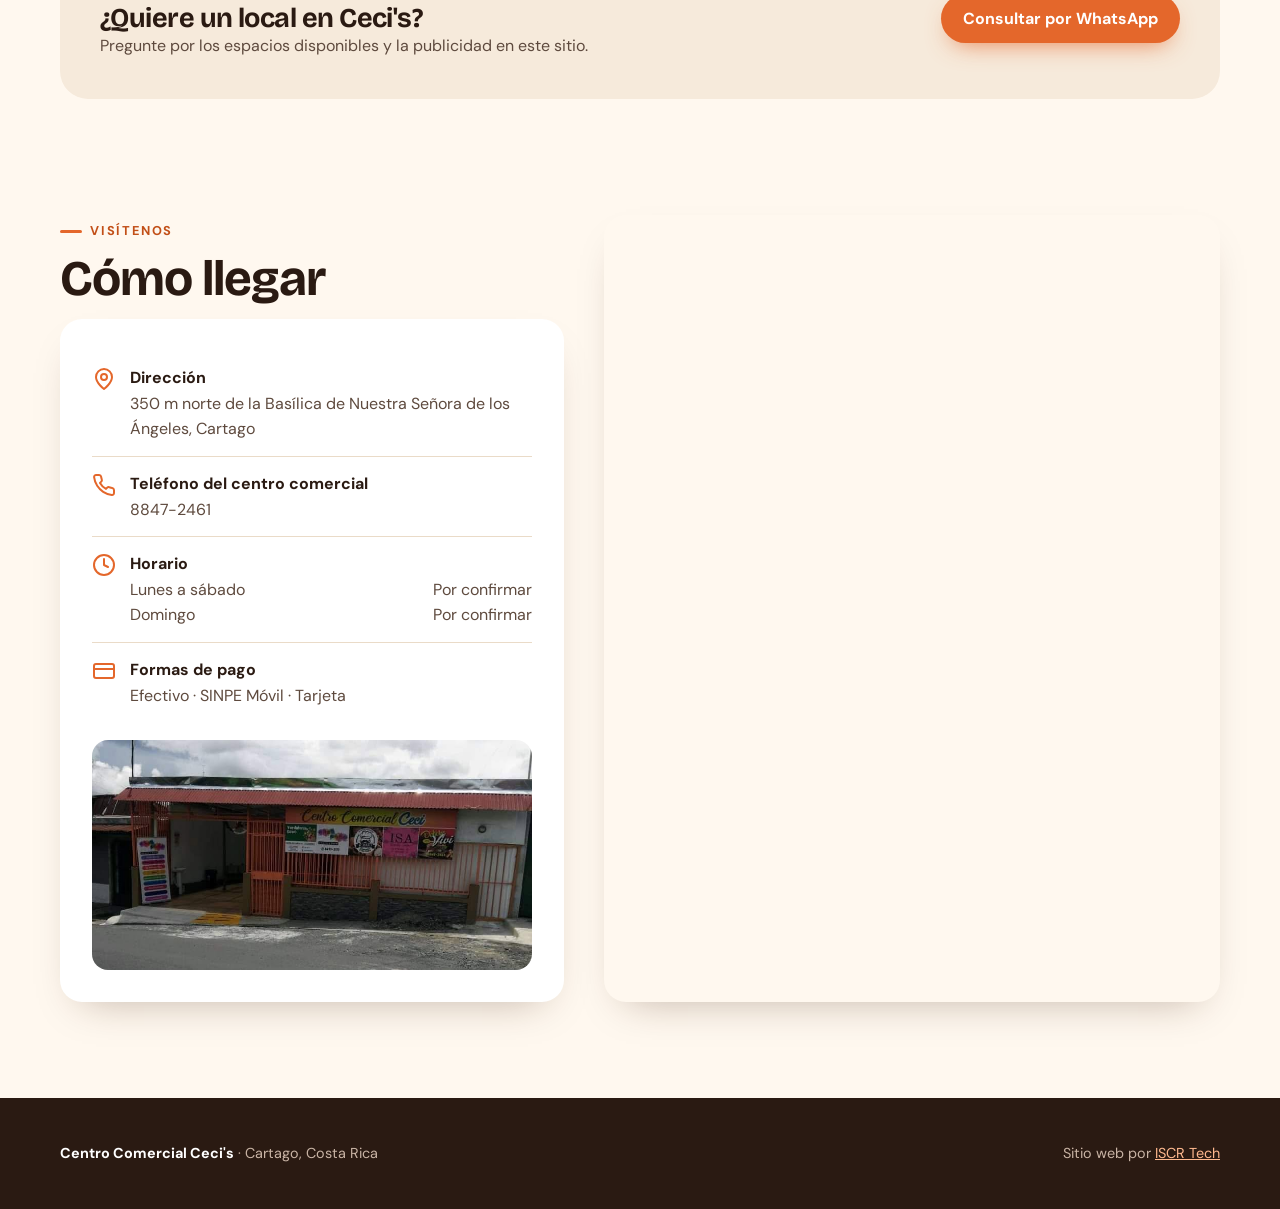
==== commit 207f59d7: "Página completa para Mundo Patitas y Delicias Vivi (plantilla con menú, carrito y tarjeta demo) Co-A" ====
--- a/index.html
+++ b/index.html
@@ -28,7 +28,7 @@
       <a href="#salon">Salón de eventos</a>
       <a href="#visita">Cómo llegar</a>
     </nav>
-    <a class="btn btn-primario" id="btnTarjetaTop" href="tarjeta.html">Mi tarjeta</a>
+    <a class="btn btn-primario" id="btnTarjetaTop" href="#frecuente">Mi tarjeta</a>
     <button class="hamburguesa" id="hamb" aria-label="Abrir menú"></button>
   </div>
 </header>
@@ -74,7 +74,7 @@
     <h2>Sus compras ahora suman.</h2>
     <p class="intro">Con su número de teléfono saca su tarjeta digital, sin apps ni tarjetas de cartón. Cada compra le da un sello y al llenarla, se lleva un premio.</p>
     <div class="pasos">
-      <div class="paso"><b>1</b><h3>Regístrese</h3><p>Con su nombre y su número de teléfono, una sola vez. Sirve para todos los negocios participantes.</p></div>
+      <div class="paso"><b>1</b><h3>Regístrese</h3><p>Con su nombre y su número de teléfono, una sola vez. Cada negocio tiene su propia tarjeta.</p></div>
       <div class="paso"><b>2</b><h3>Escanee al pagar</h3><p>En la caja le muestran un código QR de un solo uso: lo escanea con el celular y el sello cae solo.</p></div>
       <div class="paso"><b>3</b><h3>Reclame su premio</h3><p>Cuando completa la tarjeta, la caja le canjea el premio y empieza de nuevo.</p></div>
     </div>
--- a/css/estilos.css
+++ b/css/estilos.css
@@ -202,3 +202,5 @@
   .anuncie{padding:28px}
 }
 @media (prefers-reduced-motion:reduce){.cinta div{animation:none}.aparecer{opacity:1;transform:none}}
+.ver-mas svg{width:18px;height:18px;flex:none}
+.negocio.vivi .fotos .principal{aspect-ratio:4/3;max-height:none}
